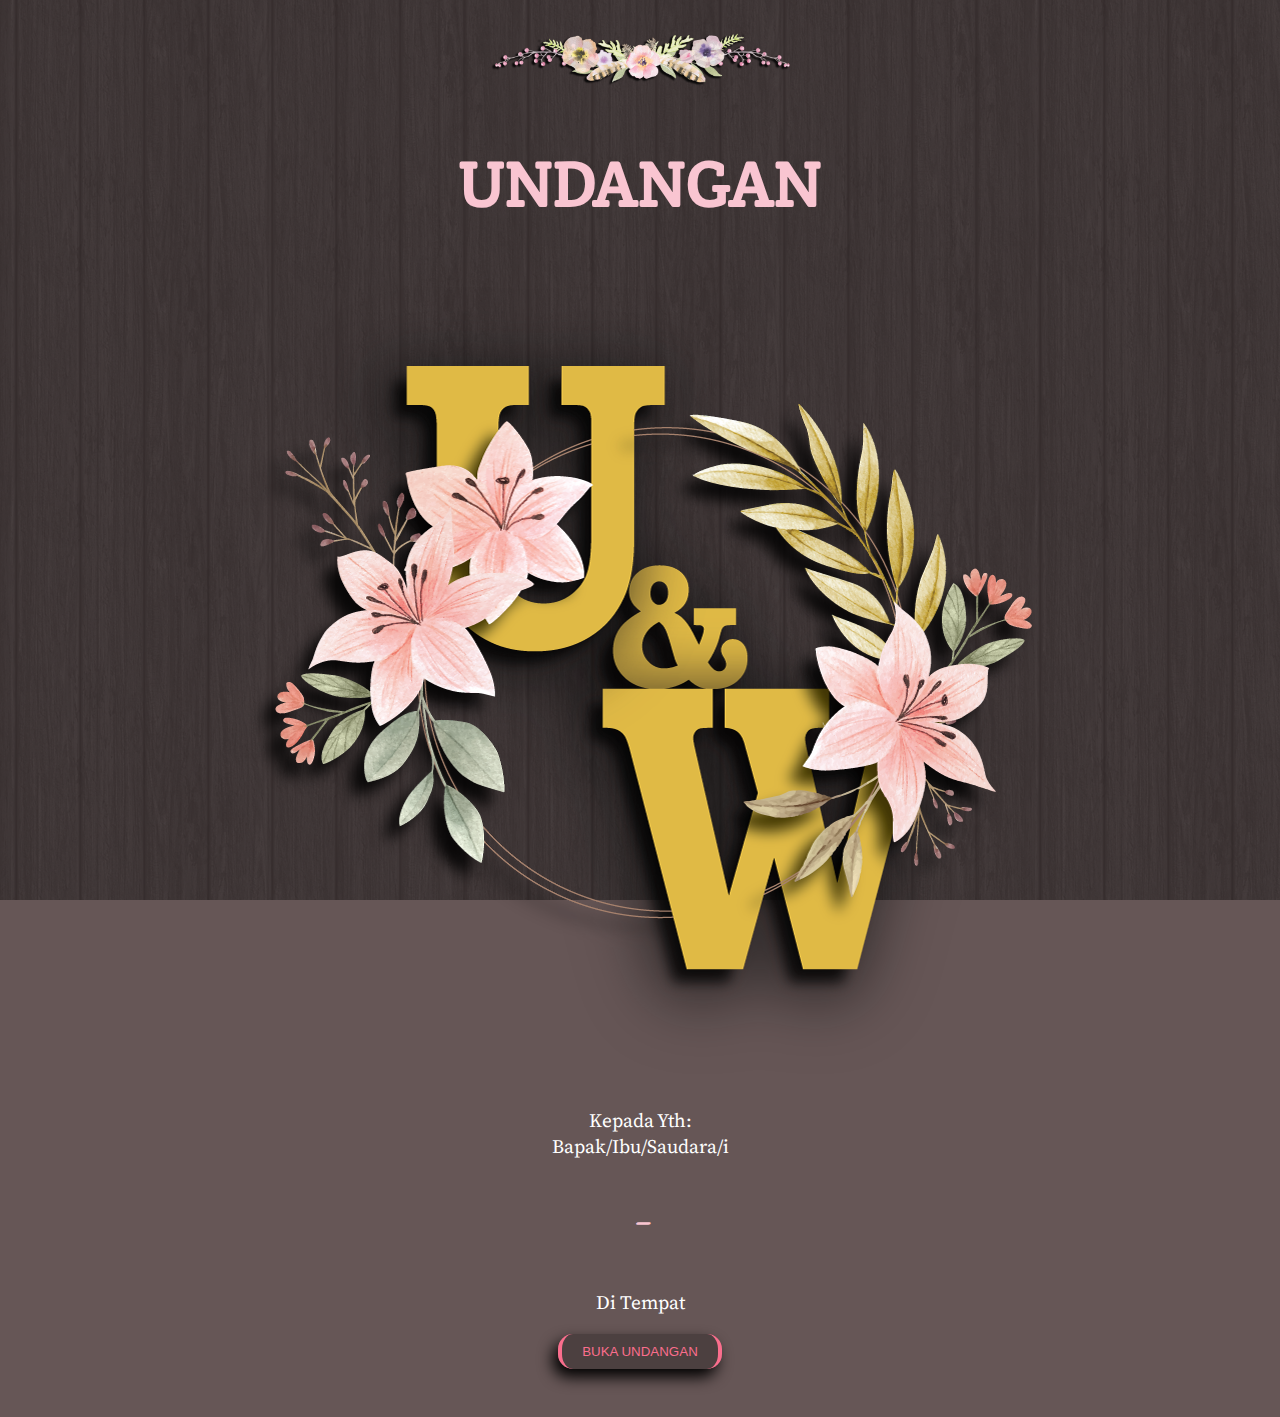
==== index.html @ 8cc56574 "add thumnail" ====
<!DOCTYPE html>
<html lang="en">

<head>
  <!-- Required meta tags -->
  <meta charset="utf-8" />
  <meta name="viewport" content="width=device-width, initial-scale=1" />
  <meta property="og:site_name" content="Nama Website atau Halaman Disini" />
  <meta property="og:title" content="Our Wedding Ugi & Winda - 21 November 2021" />
  <meta property="og:description"
    content="Deskripsi URL yang menarik. Umumnya mempunyai panjang sekitar 300 karakter." />
  <meta property="og:image" content="img/cover.png">

  <!-- Bootstrap CSS -->
  <link href="https://cdn.jsdelivr.net/npm/bootstrap@5.1.3/dist/css/bootstrap.min.css" rel="stylesheet"
    integrity="sha384-1BmE4kWBq78iYhFldvKuhfTAU6auU8tT94WrHftjDbrCEXSU1oBoqyl2QvZ6jIW3" crossorigin="anonymous" />

  <!-- My CSS -->
  <link rel="stylesheet" href="style.css" />

  <link rel="shortcut icon" href="favicon.ico">

  <link rel="apple-touch-icon-precomposed" sizes="57x57" href="ico/apple-touch-icon-57x57.png" />
  <link rel="apple-touch-icon-precomposed" sizes="114x114" href="ico/apple-touch-icon-114x114.png" />
  <link rel="apple-touch-icon-precomposed" sizes="72x72" href="ico/apple-touch-icon-72x72.png" />
  <link rel="apple-touch-icon-precomposed" sizes="144x144" href="ico/apple-touch-icon-144x144.png" />
  <link rel="apple-touch-icon-precomposed" sizes="60x60" href="ico/apple-touch-icon-60x60.png" />
  <link rel="apple-touch-icon-precomposed" sizes="120x120" href="ico/apple-touch-icon-120x120.png" />
  <link rel="apple-touch-icon-precomposed" sizes="76x76" href="ico/apple-touch-icon-76x76.png" />
  <link rel="apple-touch-icon-precomposed" sizes="152x152" href="ico/apple-touch-icon-152x152.png" />
  <link rel="icon" type="image/png" href="ico/favicon-196x196.png" sizes="196x196" />
  <link rel="icon" type="image/png" href="ico/favicon-96x96.png" sizes="96x96" />
  <link rel="icon" type="image/png" href="ico/favicon-32x32.png" sizes="32x32" />
  <link rel="icon" type="image/png" href="ico/favicon-16x16.png" sizes="16x16" />
  <link rel="icon" type="image/png" href="ico/favicon-128.png" sizes="128x128" />
  <meta name="application-name" content="&nbsp;" />
  <meta name="msapplication-TileColor" content="#FFFFFF" />
  <meta name="msapplication-TileImage" content="mstile-144x144.png" />
  <meta name="msapplication-square70x70logo" content="mstile-70x70.png" />
  <meta name="msapplication-square150x150logo" content="mstile-150x150.png" />
  <meta name="msapplication-wide310x150logo" content="mstile-310x150.png" />
  <meta name="msapplication-square310x310logo" content="mstile-310x310.png" />


  <title>Invitation</title>
</head>

<body>

  <!-- cover -->
  <div id="cover" class="jumbotron jumbotron-fluid">
    <div class="container">
      <img src="img/divider-atas.png" class="" alt="divide" width="300px" />
      <h2 class="animate__animated animate__zoomInDown">UNDANGAN</h2>
      <img src="img/cover.png" class="img-fluid animate__animated animate__jackInTheBox" alt="frame" width="800px" />
      <p>Kepada Yth: <br>Bapak/Ibu/Saudara/i</p>
      <h3 id="kepada" class="py-2 animate__animated animate__bounceInDown animate__delay-1s"><i
          class="bi bi-heart-fill"></i></h3>
      <p>Di Tempat</p>
      <button id="myButton" onclick="myFunction()"
        class="btn btn-lg animate__animated animate__delay-2s animate__shakeY mt-3">BUKA
        UNDANGAN</button>
    </div>
  </div>

  <!-- home -->
  <div id="isi">
    <div id="home" class="jumbotron jumbotron-fluid">
      <div class="container">
        <img src="img/divider-atas.png" alt="divide" width="300px" />
        <h2 class="animate__animated animate__flash animate__delay-1s">THE WEDDING</h2>
        <img src="img/Test2.png" class="img-fluid animate__animated animate__bounceInDown" alt="frame" width="800px" />
        <h5>Minggu, 21 November 2021</h5>
      </div>
    </div>

    <img src="img/divider4.png" class="img-fluid divider" alt="divider" width="200px" />

    <!-- Love Container -->
    <div id="love" class="container">
      <div>
        <h6>Maha Suci Allah SWT. <br />Yang telah menciptakan makhlukNya berpasang - pasangan. <br />Ya Allah,
          perkenankanlah dan Ridhoilah putra - putri kami :</h6>

        <h1 data-aos="fade-right">Sugimin (Ugi)</h1>
        <p>Anak laki - laki dari<br />Bpk. Tukirin & Ibu. Darmini</p>

        <h1 style="font-size: 85px; line-height: 100px" data-aos="zoom-in" data-aos-delay="1500">- & -</h1>

        <h1 data-aos="fade-left">Nur
          Winda Sanjaya (Winda)</h1>
        <p>Anak perempuan dari<br />Bpk. Wandi & Ibu. Nursidah Lumban G (Winda Salon)</p>

        <h6>Untuk mengikuti Sunnah Rasul-Mu<br />dalam rangka membentuk keluarga yang sakinah, mawaddah,&
          warahmah.<br />Maka ijinkanlah kami menikahkannya.</h6>
      </div>
    </div>

    <img src="img/divider4.png" class="img-fluid pb-5 divider" alt="divider" width="200px" />

    <div class="pb-5">
      <h5>OUR SPECIAL</h5>
      <h3>Wedding Event</h3>
    </div>

    <h4>Akad Nikah</h4>
    <div id="akad" class="container">
      <div class="card" data-aos="fade-down">
        <svg width="80" height="80" fill="#f9c5d1" class="bi bi-calendar-week" viewBox="0 0 16 16">
          <path
            d="M11 6.5a.5.5 0 0 1 .5-.5h1a.5.5 0 0 1 .5.5v1a.5.5 0 0 1-.5.5h-1a.5.5 0 0 1-.5-.5v-1zm-3 0a.5.5 0 0 1 .5-.5h1a.5.5 0 0 1 .5.5v1a.5.5 0 0 1-.5.5h-1a.5.5 0 0 1-.5-.5v-1zm-5 3a.5.5 0 0 1 .5-.5h1a.5.5 0 0 1 .5.5v1a.5.5 0 0 1-.5.5h-1a.5.5 0 0 1-.5-.5v-1zm3 0a.5.5 0 0 1 .5-.5h1a.5.5 0 0 1 .5.5v1a.5.5 0 0 1-.5.5h-1a.5.5 0 0 1-.5-.5v-1z" />
          <path
            d="M3.5 0a.5.5 0 0 1 .5.5V1h8V.5a.5.5 0 0 1 1 0V1h1a2 2 0 0 1 2 2v11a2 2 0 0 1-2 2H2a2 2 0 0 1-2-2V3a2 2 0 0 1 2-2h1V.5a.5.5 0 0 1 .5-.5zM1 4v10a1 1 0 0 0 1 1h12a1 1 0 0 0 1-1V4H1z" />
        </svg>
        <div class="card-body p-0">
          <h6 class="card-text">Minggu, <br>21 November 2021</h6>
        </div>
      </div>
      <div class="card" data-aos="fade-down" data-aos-delay="300">
        <svg width="80" height="80" fill="#f9c5d1" class="bi bi-clock" viewBox="0 0 16 16">
          <path d="M8 3.5a.5.5 0 0 0-1 0V9a.5.5 0 0 0 .252.434l3.5 2a.5.5 0 0 0 .496-.868L8 8.71V3.5z" />
          <path d="M8 16A8 8 0 1 0 8 0a8 8 0 0 0 0 16zm7-8A7 7 0 1 1 1 8a7 7 0 0 1 14 0z" />
          <div class="card-body p-0">
            <h6 class="card-text">08.00 WIB <br>Hingga Selesai</h6>
          </div>
      </div>
    </div>

    <h4>Acara Resepsi</h4>
    <div id="akad" class="container">
      <div class="card" data-aos="fade-up">
        <svg width="80" height="80" fill="#f9c5d1" class="bi bi-calendar-week" viewBox="0 0 16 16">
          <path
            d="M11 6.5a.5.5 0 0 1 .5-.5h1a.5.5 0 0 1 .5.5v1a.5.5 0 0 1-.5.5h-1a.5.5 0 0 1-.5-.5v-1zm-3 0a.5.5 0 0 1 .5-.5h1a.5.5 0 0 1 .5.5v1a.5.5 0 0 1-.5.5h-1a.5.5 0 0 1-.5-.5v-1zm-5 3a.5.5 0 0 1 .5-.5h1a.5.5 0 0 1 .5.5v1a.5.5 0 0 1-.5.5h-1a.5.5 0 0 1-.5-.5v-1zm3 0a.5.5 0 0 1 .5-.5h1a.5.5 0 0 1 .5.5v1a.5.5 0 0 1-.5.5h-1a.5.5 0 0 1-.5-.5v-1z" />
          <path
            d="M3.5 0a.5.5 0 0 1 .5.5V1h8V.5a.5.5 0 0 1 1 0V1h1a2 2 0 0 1 2 2v11a2 2 0 0 1-2 2H2a2 2 0 0 1-2-2V3a2 2 0 0 1 2-2h1V.5a.5.5 0 0 1 .5-.5zM1 4v10a1 1 0 0 0 1 1h12a1 1 0 0 0 1-1V4H1z" />
        </svg>
        <div class="card-body p-0">
          <h6 class="card-text">Minggu, <br>21 November 2021</h6>
        </div>
      </div>
      <div class="card" data-aos="fade-up" data-aos-delay="300">
        <svg width="80" height="80" fill="#f9c5d1" class="bi bi-clock" viewBox="0 0 16 16">
          <path d="M8 3.5a.5.5 0 0 0-1 0V9a.5.5 0 0 0 .252.434l3.5 2a.5.5 0 0 0 .496-.868L8 8.71V3.5z" />
          <path d="M8 16A8 8 0 1 0 8 0a8 8 0 0 0 0 16zm7-8A7 7 0 1 1 1 8a7 7 0 0 1 14 0z" />
          <div class="card-body p-0">
            <h6 class="card-text">09.00 WIB <br>Hingga Selesai</h6>
          </div>
      </div>
    </div>
    <p>Bertempat di : <br />Kediaman mempelai wanita <br />
      Jl. Margonda raya gg. Kober Rt03/05 Pondok Cina, kec Beji, Depok
    </p>

    <!-- Wave -->
    <svg xmlns="http://www.w3.org/2000/svg" viewBox="0 0 1440 320">
      <path fill="rgba(0,0,0,0.25)" fill-opacity="1"
        d="M0,32L60,26.7C120,21,240,11,360,37.3C480,64,600,128,720,154.7C840,181,960,171,1080,138.7C1200,107,1320,53,1380,26.7L1440,0L1440,320L1380,320C1320,320,1200,320,1080,320C960,320,840,320,720,320C600,320,480,320,360,320C240,320,120,320,60,320L0,320Z">
      </path>
    </svg>

    <!-- Coundown -->
    <section id="bottom">
      <h5>WE'RE GETTING MARRIED</h5>
      <h3>Countdown Timer</h3>

      <div class="countdown">
        <div data-aos="flip-left" data-aos-easing="ease-out-cubic">
          <h5 id="hari">-</h5>
          <p class="p1">Hari</p>
        </div>
        <div data-aos="flip-left" data-aos-easing="ease-out-cubic" data-aos-delay="200">
          <h5 id="jam">-</h5>
          <p class="p1">Jam</p>
        </div>
        <div data-aos="flip-left" data-aos-easing="ease-out-cubic" data-aos-delay="400">
          <h5 id="menit">-</h5>
          <p class="p1">Menit</p>
        </div>
        <div data-aos="flip-left" data-aos-easing="ease-out-cubic" data-aos-delay="600">
          <h5 id="detik">-</h5>
          <p class="p1">Detik</p>
        </div>
      </div>

      <!-- maps -->
      <div id="maps" class="container" data-aos="flip-up" data-aos-easing="ease-out-cubic">
        <div class="ratio ratio-4x3">
          <iframe <iframe
            src="https://www.google.com/maps/embed?pb=!1m18!1m12!1m3!1d3965.2742619761048!2d106.83449211543653!3d-6.358536163975951!2m3!1f0!2f0!3f0!3m2!1i1024!2i768!4f13.1!3m3!1m2!1s0x2e69ec3e13075a79%3A0x8850504fd42ee9e6!2sWinda%20Salon!5e0!3m2!1sid!2sid!4v1634396999878!5m2!1sid!2sid"
            width="600" height="450" style="border:15px;" allowfullscreen="" loading="lazy"></iframe>
        </div>
      </div>

      <img src="img/divider4.png" class="img-fluid pb-5 divider" alt="divider" width="200px" />

      <div>
        <h6>“Semoga Allah meghimpun yang terserak dari keduanya, memberkati mereka
          berdua dan kiranya Allah
          meningkatkan kualitas keturunan mereka, menjadikannya pembuka pintu rahmat, sumber ilmu dan hikmah serta
          pemberi
          rasa aman bagi umat.” <br><br></h6>

        <h6 style="font-weight: bold;">(Doa Nabi Muhammad SAW, pada pernikahan putrinya <br>Fatimah Azzahra dengan Ali
          Bin
          Abi Thalib)</h6>
      </div>

      <h4 class=" pt-5 mb-3">Turut Mengundang</h4>
      <div id="undang" class="container">
        <div class="row pt-3">
          <div class=" col-12 col-md-6">
            <p style="color: black;">
              Direktur Pt. Axia Prima Sejahtera
            </p>
          </div>
          <div class="col-12 col-md-6">
            <p style="color: black;">
              Keluarga Besar H. Nean <br>
              Keluarga Besar Ali Nean (Endang) <br>
              Keluarga Besar H. Kacung <br>
              Kel. Besar Op. Taripar Lumban Gaol <br>
              Bapak Husin (Pakde)
            </p>
          </div>
        </div>
      </div>

      <img src="img/divider-atas.png" class="pt-5" alt="" width="300px" />
      <h3 class="pt-3">Thank You</h3>
    </section>
    <div class="footer">
      <p style="font-size: 10px;">Created By Winz.Art for My Best Friend</p>
    </div>
  </div>

  <!-- JavaScript -->
  <script src="script.js"></script>

  <!-- AOS.js -->
  <script src="https://unpkg.com/aos@next/dist/aos.js"></script>

  <script src="https://cdn.jsdelivr.net/npm/bootstrap@5.1.3/dist/js/bootstrap.bundle.min.js"
    integrity="sha384-ka7Sk0Gln4gmtz2MlQnikT1wXgYsOg+OMhuP+IlRH9sENBO0LRn5q+8nbTov4+1p" crossorigin="anonymous">
    </script>

</body>

</html>
---- style.css ----
/* Goegle Font */
@import url('https://fonts.googleapis.com/css2?family=Arizonia&family=Crete+Round&family=Great+Vibes&family=Parisienne&family=Source+Serif+Pro&Playfair+Display:wght@400;500;600;700;800;900&family=Dancing+Script:wght@500&family=Roboto+Condensed:wght@300;400;700&display=swap');

/* AOS */
@import url('https://unpkg.com/aos@next/dist/aos.css');

/* Animate.CSS */
@import url('https://cdnjs.cloudflare.com/ajax/libs/animate.css/4.1.1/animate.min.css');

html,
body {
  margin: 0;
  padding: 0;
}

body {
  /* 4a4a4a;fff7f0;524545; */
  color: white;
  background-color: #665656;
  background-image: url('img/dark-wood.png');
  text-align: center;
  background-attachment: fixed;
}
h1 {
  font-family: 'Dancing Script', cursive;
  font-size: 3rem;
  color: #f9c5d1;
  line-height: 0.8;
}
h2 {
  font-family: 'Crete Round', serif;
  font-size: 4rem;
  text-transform: uppercase;
  color: #f9c5d1;
}
h3 {
  font-family: 'Great Vibes', cursive;
  font-size: 3em;
  line-height: 0.7;
  color: #f9c5d1;
}
h4 {
  font-family: 'Parisienne', cursive;
  font-size: 2em;
  color: #ddbc00;
}
h5 {
  font-family: 'Playfair Display', serif;
  font-size: 1.5em;
  text-transform: uppercase;
  color: #524545;
  letter-spacing: 0.1em;
  font-weight: bold;
}
h6 {
  font-family: 'Roboto Condensed', sans-serif;
  font-size: 1.3em;
}
p {
  font-family: 'Source Serif Pro', serif;
  font-size: 1.2em;
}

#isi {
  display: none;
}

#cover {
  display: block;
  padding: 2em 1em 3em;
}

#myButton {
  box-shadow: -5px 8px 15px black;
  color: #fa6e8d;
  background-color: rgba(0, 0, 0, 0.25);
  border-radius: 15px;
  border-style: solid;
  border-width: 0px 4px 0px 4px;
  border-color: #fa6e8d;
  padding: 10px 20px;
}

#myButton:active {
  background-color: #fa6e8d;
  color: white;
  border-radius: 15px;
  border-style: solid;
  border-width: 0px 4px 0px 4px;
  border-color: white;
}

#home {
  padding: 3em 0;
}

#love {
  padding: 3em 2em;
}
#love h6 {
  padding: 2em 0;
}
#love h1 {
  line-height: 1em;
}

#akad {
  display: flex;
  max-width: 520px;
  justify-content: space-evenly;
  padding: 0.5em 1em 4em;
}
.card {
  width: 200px;
  padding: 2em 1em;
  margin: 0 1em;
  background-color: rgba(0, 0, 0, 0.25);
  align-items: center;
  box-shadow: -5px 8px 15px black;
  border-radius: 15px;
  border-style: solid;
  border-width: 4px 0px 4px 0px;
  border-color: #fa6e8d;
}
.card .bi {
  padding: 1em;
  border-radius: 1.5em;
  border-style: solid;
  border-width: 4px 4px 4px 4px;
  border-color: #f9c5d1;
}
.card-text {
  padding: 1.5em 0 0;
  line-height: 35px;
}

#bottom {
  padding: 1em;
  background-color: rgba(0, 0, 0, 0.25);
}
.countdown {
  margin: auto;
  display: flex;
  max-width: 520px;
  justify-content: space-evenly;
  padding: 1em 0 3em;
}
.countdown div {
  box-shadow: -5px 8px 15px black;
  position: static;
  width: 120px;
  height: 100px;
  text-align: center;
  background-color: rgba(0, 0, 0, 0.15);
  color: #fff;
  margin: 0 0.3em;
  border-radius: 1em;
  border-style: solid;
  border-width: 0px 0px 4px 0px;
  border-color: #f9c5d1;
}
.countdown div h5 {
  line-height: 1.3em;
  text-align: center;
  color: #f9c5d1;
  font-size: 3em;
  margin: 0;
}

#maps {
  margin-bottom: 3em;
  box-shadow: -5px 8px 15px black;
  background-color: rgba(0, 0, 0, 0.25);
  padding: 0.5em;
  max-width: 720px;
  max-height: 480px;
  border-radius: 15px;
  border-style: solid;
  border-width: 4px 0px 4px 0px;
  border-color: #fa6e8d;
}
iframe {
  border-radius: 15px;
  max-height: 450px;
}

#bottom h6 {
  margin: 0;
  padding: 0em 1em;
}

#undang {
  padding: 20px 10px;
  text-align: center;
  background-color: #f3e4e9;
  border-radius: 15px;
  max-width: 720px;
}

.footer {
  padding: 5px 0;
  left: 0;
  bottom: 0;
  width: 100%;
  height: 30px;
  background-color: #fa6e8d;
  color: white;
  text-align: center;
}

audio {
  display: none;
}
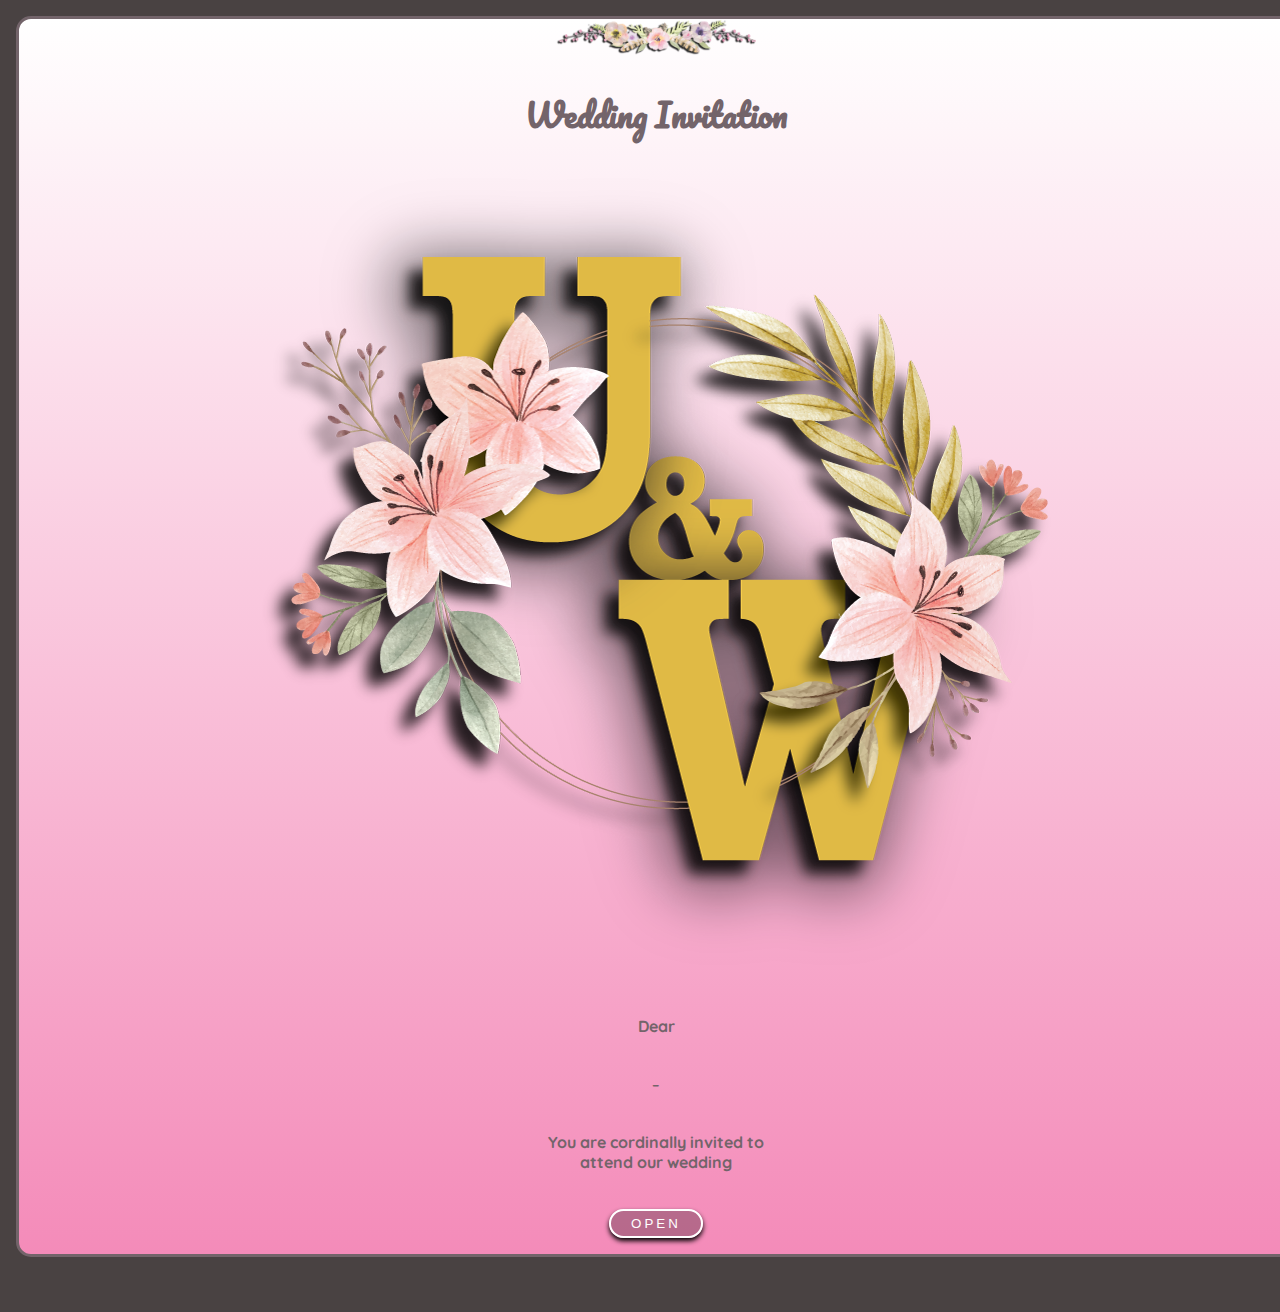
==== commit 459faa99: "98.5%" ====
--- a/index.html
+++ b/index.html
@@ -5,18 +5,39 @@
   <!-- Required meta tags -->
   <meta charset="utf-8" />
   <meta name="viewport" content="width=device-width, initial-scale=1" />
-  <meta property="og:site_name" content="Nama Website atau Halaman Disini" />
-  <meta property="og:title" content="Our Wedding Ugi & Winda - 21 November 2021" />
-  <meta property="og:description"
-    content="Deskripsi URL yang menarik. Umumnya mempunyai panjang sekitar 300 karakter." />
-  <meta property="og:image" content="img/cover.png">
+
+  <title>Wedding Invitation</title>
+  <!-- MS, fb & Whatsapp -->
+  <!-- MS Tile - for Microsoft apps-->
+  <meta name="msapplication-TileImage" content="img/thumbnail.png">
+
+  <!-- fb & Whatsapp -->
+  <!-- Site Name, Title, and Description to be displayed -->
+  <meta property="og:site_name" content="Wedding Invitation">
+  <meta property="og:title" content="Winda & Ugi Wedding">
+  <meta property="og:description" content="Our Wedding Winda & Sugimin - Sunday, 21 November 2021">
+
+  <!-- Image to display -->
+  <!-- Replace   «example.com/image01.jpg» with your own -->
+  <meta property="og:image" content="img/thumbnail.png">
+  <meta property="og:image" itemprop="image" content="img/thumbnail.png">
+
+  <!-- No need to change anything here -->
+  <meta property="og:type" content="website" />
+  <meta property="og:image:type" content="image/jpeg">
+
+  <!-- Size of image. Any size up to 300. Anything above 300px will not work in WhatsApp -->
+  <meta property="og:image:width" content="300">
+  <meta property="og:image:height" content="300">
+
+  <!-- Website to visit when clicked in fb or WhatsApp-->
+  <meta property="og:url" content="https://winzart.github.io/Winda_Ugi/">
 
   <!-- Bootstrap CSS -->
-  <link href="https://cdn.jsdelivr.net/npm/bootstrap@5.1.3/dist/css/bootstrap.min.css" rel="stylesheet"
-    integrity="sha384-1BmE4kWBq78iYhFldvKuhfTAU6auU8tT94WrHftjDbrCEXSU1oBoqyl2QvZ6jIW3" crossorigin="anonymous" />
+  <link rel="stylesheet" href="css/bootstrap.min.css" />
 
   <!-- My CSS -->
-  <link rel="stylesheet" href="style.css" />
+  <link rel="stylesheet" href="css/style.css" />
 
   <link rel="shortcut icon" href="favicon.ico">
 
@@ -42,7 +63,7 @@
   <meta name="msapplication-square310x310logo" content="mstile-310x310.png" />
 
 
-  <title>Invitation</title>
+
 </head>
 
 <body>
@@ -50,200 +71,244 @@
   <!-- cover -->
   <div id="cover" class="jumbotron jumbotron-fluid">
     <div class="container">
-      <img src="img/divider-atas.png" class="" alt="divide" width="300px" />
-      <h2 class="animate__animated animate__zoomInDown">UNDANGAN</h2>
-      <img src="img/cover.png" class="img-fluid animate__animated animate__jackInTheBox" alt="frame" width="800px" />
-      <p>Kepada Yth: <br>Bapak/Ibu/Saudara/i</p>
-      <h3 id="kepada" class="py-2 animate__animated animate__bounceInDown animate__delay-1s"><i
-          class="bi bi-heart-fill"></i></h3>
-      <p>Di Tempat</p>
+      <img src="img/divider-atas.png" class="my-2" alt="divide" width="200px" />
+      <h2 class="animate__animated animate__zoomInDown">Wedding Invitation</h2>
+      <img src="img/cover.png" class="img-fluid animate__animated animate__jackInTheBox py-3" alt="frame"
+        width="800px" />
+      <h6>Dear</h6>
+      <p id="kepada" class="p-0 mb-2 animate__animated animate__bounceInDown animate__delay-1s"><i
+          class="bi bi-heart-fill"></i></p>
+      <h6>You are cordinally invited to<br>attend our wedding</h6>
       <button id="myButton" onclick="myFunction()"
-        class="btn btn-lg animate__animated animate__delay-2s animate__shakeY mt-3">BUKA
-        UNDANGAN</button>
+        class="btn btn-lg animate__animated animate__delay-2s animate__shakeY mt-3">OPEN</button>
     </div>
   </div>
 
   <!-- home -->
   <div id="isi">
     <div id="home" class="jumbotron jumbotron-fluid">
-      <div class="container">
-        <img src="img/divider-atas.png" alt="divide" width="300px" />
-        <h2 class="animate__animated animate__flash animate__delay-1s">THE WEDDING</h2>
-        <img src="img/Test2.png" class="img-fluid animate__animated animate__bounceInDown" alt="frame" width="800px" />
-        <h5>Minggu, 21 November 2021</h5>
+      <img src="img/divider-atas.png" class="my-2" alt="divide" width="200px" />
+      <h2 class="animate__animated animate__flash animate__delay-2s">The Wedding Of</h2>
+      <img src="img/Test2.png" class="img-fluid myImg animate__animated animate__bounceInDown animate__delay-1s"
+        alt="frame" width="800px" />
+      <h6 class="animate__animated animate__fadeInUp animate__delay-1s animate__slow">Minggu, <br> 21 November 2021
+      </h6>
+      <svg xmlns="http://www.w3.org/2000/svg" viewBox="0 0 1440 320">
+        <path fill="rgba(0, 0, 0, 0.25)" fill-opacity="1"
+          d="M0,128L288,256L576,288L864,160L1152,224L1440,64L1440,320L1152,320L864,320L576,320L288,320L0,320Z"></path>
+      </svg>
+    </div>
+
+    <div class="content">
+      <section id="top">
+        <img src="img/divider4.png" class="img-fluid divider mb-2" alt="divider" width="250px" />
+
+        <h6 data-aos="fade-up" class="mx-4">Maha Suci Allah SWT. <br />Yang telah menciptakan makhlukNya berpasang -
+          pasangan.
+          <br />Ya Allah,
+          perkenankanlah dan Ridhoilah putra - putri kami :
+        </h6>
+
+        <!-- Love Container -->
+        <div id="love" class="container">
+          <header class="header-1" data-aos="zoom-in-up">
+            <h1>Ugi</h1>
+          </header>
+          <img class="lk-1 img-fluid pict" src="img/ferdy.png" alt="" width="300px" data-aos="zoom-in-left">
+          <div class="nama-lk">
+            <h5 class="nama-1" data-aos="fade-right" data-aos-delay="300">Sugimin</h5>
+            <h6 class="nama-2" data-aos="fade-right" data-aos-delay="600">Putra Keempat dari</h6>
+            <h6 class="nama-3" data-aos="fade-right" data-aos-delay="900">Bapak. Tukirin</h6>
+            <h6 class="nama-3" data-aos="fade-right" data-aos-delay="1200">& Ibu. Darmini</h6>
+          </div>
+
+          <!-- <h1 style="font-size: 85px; line-height: 100px" data-aos="zoom-in" data-aos-delay="1500">- & -</h1> -->
+
+          <header class="header-2" data-aos="zoom-in-down">
+            <h1>Winda</h1>
+          </header>
+          <img class="pr-1 img-fluid pict" src="img/rifa.png" alt="" width="300px" data-aos="zoom-in-right">
+          <div class="nama-pr">
+            <h5 class="nama-1" data-aos="fade-left" data-aos-delay="300">Nur
+              Winda Sanjaya</h5>
+            <h6 class="nama-2" data-aos="fade-left" data-aos-delay="600">Putri Kedua dari</h6>
+            <h6 class="nama-3" data-aos="fade-left" data-aos-delay="900">Bapak. Wandi</h6>
+            <h6 class="nama-3" data-aos="fade-left" data-aos-delay="1200">& Ibu. Nursidah Lumban G</h6>
+            <h6 class="nama-3" data-aos="fade-left" data-aos-delay="1500">(Winda Salon)</h6>
+          </div>
+        </div>
+
+        <h6 data-aos="fade-up" data-aos-offset="50">Untuk mengikuti Sunnah Rasul-Mu<br />dalam rangka membentuk keluarga
+          yang sakinah,
+          mawaddah,&
+          warahmah.<br />Maka ijinkanlah kami menikahkannya.</h6>
+
+        <img src="img/divider4.png" class="img-fluid pb-5 divider" alt="divider" width="250px" />
+
+        <div class="pb-4">
+          <h5>OUR SPECIAL</h5>
+          <h3>Wedding Event</h3>
+        </div>
+
+        <h6 data-aos="fade-up" class="mx-3">“Dan di antara tanda-tanda kekuasaan-Nya ialah Dia menciptakan untukmu
+          isteri-isteri dari
+          jenismu sendiri,<br>supaya kamu cenderung dan merasa tenteram kepadanya, dan dijadikan- Nya diantaramu
+          rasa
+          kasih
+          dan sayang.<br>Sesungguhnya pada yang demikian itu benar-benar terdapat tanda-tanda bagi kaum yang berfikir.”
+          <br>
+        </h6>
+
+        <h6 style="font-weight: bold;" class="pb-4">(Ar-Rum: 21)</h6>
+
+        <h4 class="m-0">Akad Nikah</h4>
+        <div id="akad" class="container">
+          <div class="card" data-aos="fade-down">
+            <svg width="80" height="80" fill="#f9c5d1" class="bi bi-calendar-week" viewBox="0 0 16 16">
+              <path
+                d="M11 6.5a.5.5 0 0 1 .5-.5h1a.5.5 0 0 1 .5.5v1a.5.5 0 0 1-.5.5h-1a.5.5 0 0 1-.5-.5v-1zm-3 0a.5.5 0 0 1 .5-.5h1a.5.5 0 0 1 .5.5v1a.5.5 0 0 1-.5.5h-1a.5.5 0 0 1-.5-.5v-1zm-5 3a.5.5 0 0 1 .5-.5h1a.5.5 0 0 1 .5.5v1a.5.5 0 0 1-.5.5h-1a.5.5 0 0 1-.5-.5v-1zm3 0a.5.5 0 0 1 .5-.5h1a.5.5 0 0 1 .5.5v1a.5.5 0 0 1-.5.5h-1a.5.5 0 0 1-.5-.5v-1z" />
+              <path
+                d="M3.5 0a.5.5 0 0 1 .5.5V1h8V.5a.5.5 0 0 1 1 0V1h1a2 2 0 0 1 2 2v11a2 2 0 0 1-2 2H2a2 2 0 0 1-2-2V3a2 2 0 0 1 2-2h1V.5a.5.5 0 0 1 .5-.5zM1 4v10a1 1 0 0 0 1 1h12a1 1 0 0 0 1-1V4H1z" />
+            </svg>
+            <div class="card-body p-0">
+              <p class="card-text">Minggu, <br>21 November 2021</p>
+            </div>
+          </div>
+          <div class="card" data-aos="fade-down" data-aos-delay="300">
+            <svg width="80" height="80" fill="#f9c5d1" class="bi bi-clock" viewBox="0 0 16 16">
+              <path d="M8 3.5a.5.5 0 0 0-1 0V9a.5.5 0 0 0 .252.434l3.5 2a.5.5 0 0 0 .496-.868L8 8.71V3.5z" />
+              <path d="M8 16A8 8 0 1 0 8 0a8 8 0 0 0 0 16zm7-8A7 7 0 1 1 1 8a7 7 0 0 1 14 0z" />
+              <div class="card-body p-0">
+                <p class="card-text">11.00 WIB <br>Hingga Selesai</p>
+              </div>
+          </div>
+        </div>
+
+        <h4 class="m-0">Acara Resepsi</h4>
+        <div id="akad" class="container">
+          <div class="card" data-aos="fade-up">
+            <svg width="80" height="80" fill="#f9c5d1" class="bi bi-calendar-week" viewBox="0 0 16 16">
+              <path
+                d="M11 6.5a.5.5 0 0 1 .5-.5h1a.5.5 0 0 1 .5.5v1a.5.5 0 0 1-.5.5h-1a.5.5 0 0 1-.5-.5v-1zm-3 0a.5.5 0 0 1 .5-.5h1a.5.5 0 0 1 .5.5v1a.5.5 0 0 1-.5.5h-1a.5.5 0 0 1-.5-.5v-1zm-5 3a.5.5 0 0 1 .5-.5h1a.5.5 0 0 1 .5.5v1a.5.5 0 0 1-.5.5h-1a.5.5 0 0 1-.5-.5v-1zm3 0a.5.5 0 0 1 .5-.5h1a.5.5 0 0 1 .5.5v1a.5.5 0 0 1-.5.5h-1a.5.5 0 0 1-.5-.5v-1z" />
+              <path
+                d="M3.5 0a.5.5 0 0 1 .5.5V1h8V.5a.5.5 0 0 1 1 0V1h1a2 2 0 0 1 2 2v11a2 2 0 0 1-2 2H2a2 2 0 0 1-2-2V3a2 2 0 0 1 2-2h1V.5a.5.5 0 0 1 .5-.5zM1 4v10a1 1 0 0 0 1 1h12a1 1 0 0 0 1-1V4H1z" />
+            </svg>
+            <div class="card-body p-0">
+              <p class="card-text">Minggu, <br>21 November 2021</p>
+            </div>
+          </div>
+          <div class="card" data-aos="fade-up" data-aos-delay="300">
+            <svg width="80" height="80" fill="#f9c5d1" class="bi bi-clock" viewBox="0 0 16 16">
+              <path d="M8 3.5a.5.5 0 0 0-1 0V9a.5.5 0 0 0 .252.434l3.5 2a.5.5 0 0 0 .496-.868L8 8.71V3.5z" />
+              <path d="M8 16A8 8 0 1 0 8 0a8 8 0 0 0 0 16zm7-8A7 7 0 1 1 1 8a7 7 0 0 1 14 0z" />
+              <div class="card-body p-0">
+                <p class="card-text">12.00 WIB <br>Hingga Selesai</p>
+              </div>
+          </div>
+        </div>
+        <h6 data-aos="fade-up">Bertempat di : <br />Kediaman mempelai wanita <br />
+          Jl. Margonda raya gg. Kober Rt03/05 Pondok Cina, kec Beji, Depok
+        </h6>
+
+      </section>
+      <!-- Wave -->
+      <svg xmlns="http://www.w3.org/2000/svg" viewBox="0 0 1440 320">
+        <path fill="#f9c5d13a" fill-opacity="1"
+          d="M0,192L288,64L576,160L864,160L1152,288L1440,192L1440,320L1152,320L864,320L576,320L288,320L0,320Z"></path>
+      </svg>
+
+      <section id="bottom">
+        <!-- Coundown -->
+        <h5>WE'RE GETTING MARRIED</h5>
+        <h3>Countdown Timer</h3>
+
+        <div class="countdown">
+          <div data-aos="flip-left" data-aos-easing="ease-out-cubic">
+            <h5 id="hari">-</h5>
+            <p>Hari</p>
+          </div>
+          <div data-aos="flip-left" data-aos-easing="ease-out-cubic" data-aos-delay="200">
+            <h5 id="jam">-</h5>
+            <p>Jam</p>
+          </div>
+          <div data-aos="flip-left" data-aos-easing="ease-out-cubic" data-aos-delay="400">
+            <h5 id="menit">-</h5>
+            <p>Menit</p>
+          </div>
+          <div data-aos="flip-left" data-aos-easing="ease-out-cubic" data-aos-delay="600">
+            <h5 id="detik">-</h5>
+            <p>Detik</p>
+          </div>
+        </div>
+
+        <!-- maps -->
+        <div id="maps" class="container" data-aos="flip-up" data-aos-easing="ease-out-cubic">
+          <div class="ratio ratio-4x3">
+            <iframe <iframe
+              src="https://www.google.com/maps/embed?pb=!1m18!1m12!1m3!1d3965.2742619761048!2d106.83449211543653!3d-6.358536163975951!2m3!1f0!2f0!3f0!3m2!1i1024!2i768!4f13.1!3m3!1m2!1s0x2e69ec3e13075a79%3A0x8850504fd42ee9e6!2sWinda%20Salon!5e0!3m2!1sid!2sid!4v1634396999878!5m2!1sid!2sid"
+              width="600" height="450" style="border:15px;" allowfullscreen="" loading="lazy"></iframe>
+          </div>
+        </div>
+
+        <img src="img/divider4.png" class="img-fluid pb-5 divider" alt="divider" width="250px" />
+
+
+        <h6 data-aos="fade-up">“Semoga Allah meghimpun yang terserak dari keduanya, <br> memberkati mereka
+          berdua dan kiranya Allah
+          meningkatkan kualitas keturunan mereka, <br> menjadikannya pembuka pintu rahmat, sumber ilmu dan hikmah
+          serta
+          pemberi
+          rasa aman bagi umat.” <br><br></h6>
+
+        <h6 style="font-weight: bold;">(Doa Nabi Muhammad SAW, pada pernikahan putrinya Fatimah Azzahra
+          dengan
+          Ali
+          Bin
+          Abi Thalib)</h6>
+
+
+        <h4 class=" pt-5 m-0">Turut Mengundang</h4>
+        <div id="undang" class="container">
+          <p style="color: black; font-size: 1em;">
+            Kel. Besar Bpk. Heru Sukrisna<br>
+            (Ceo & Founder PT. Axia Prima Sejahtera)<br>
+            Kel. Besar PT. Axia Prima Sejahtera
+          </p>
+          <p style="color: black; font-size: 1em;">
+            Kel. Besar Kong H. Nean <br>
+            Kel. Besar H. Kacung<br>
+            Kel. Besar Ali Nean<br>
+            Kel. Besar Opung Taripar Lumban Gaol<br>
+            Bapak Husin (Uwa)<br>
+            Fredy W. S (Abang)<br>
+            Putri & Diva (Adik)<br>
+            Bpk. Ahmad Fauzi (RW 05) <br>
+            Bpk. Sofian (RT 03) <br>
+          </p>
+        </div>
+
+        <img src="img/divider-atas.png" class="pt-5" alt="" width="200px" />
+        <h3 class="pt-3">Thank You</h3>
+      </section>
+      <div class="footer">
+        <p style="font-size: 8px;">Created By Winz.Art for My Best Friend</p>
       </div>
     </div>
-
-    <img src="img/divider4.png" class="img-fluid divider" alt="divider" width="200px" />
-
-    <!-- Love Container -->
-    <div id="love" class="container">
-      <div>
-        <h6>Maha Suci Allah SWT. <br />Yang telah menciptakan makhlukNya berpasang - pasangan. <br />Ya Allah,
-          perkenankanlah dan Ridhoilah putra - putri kami :</h6>
-
-        <h1 data-aos="fade-right">Sugimin (Ugi)</h1>
-        <p>Anak laki - laki dari<br />Bpk. Tukirin & Ibu. Darmini</p>
-
-        <h1 style="font-size: 85px; line-height: 100px" data-aos="zoom-in" data-aos-delay="1500">- & -</h1>
-
-        <h1 data-aos="fade-left">Nur
-          Winda Sanjaya (Winda)</h1>
-        <p>Anak perempuan dari<br />Bpk. Wandi & Ibu. Nursidah Lumban G (Winda Salon)</p>
-
-        <h6>Untuk mengikuti Sunnah Rasul-Mu<br />dalam rangka membentuk keluarga yang sakinah, mawaddah,&
-          warahmah.<br />Maka ijinkanlah kami menikahkannya.</h6>
-      </div>
-    </div>
-
-    <img src="img/divider4.png" class="img-fluid pb-5 divider" alt="divider" width="200px" />
-
-    <div class="pb-5">
-      <h5>OUR SPECIAL</h5>
-      <h3>Wedding Event</h3>
-    </div>
-
-    <h4>Akad Nikah</h4>
-    <div id="akad" class="container">
-      <div class="card" data-aos="fade-down">
-        <svg width="80" height="80" fill="#f9c5d1" class="bi bi-calendar-week" viewBox="0 0 16 16">
-          <path
-            d="M11 6.5a.5.5 0 0 1 .5-.5h1a.5.5 0 0 1 .5.5v1a.5.5 0 0 1-.5.5h-1a.5.5 0 0 1-.5-.5v-1zm-3 0a.5.5 0 0 1 .5-.5h1a.5.5 0 0 1 .5.5v1a.5.5 0 0 1-.5.5h-1a.5.5 0 0 1-.5-.5v-1zm-5 3a.5.5 0 0 1 .5-.5h1a.5.5 0 0 1 .5.5v1a.5.5 0 0 1-.5.5h-1a.5.5 0 0 1-.5-.5v-1zm3 0a.5.5 0 0 1 .5-.5h1a.5.5 0 0 1 .5.5v1a.5.5 0 0 1-.5.5h-1a.5.5 0 0 1-.5-.5v-1z" />
-          <path
-            d="M3.5 0a.5.5 0 0 1 .5.5V1h8V.5a.5.5 0 0 1 1 0V1h1a2 2 0 0 1 2 2v11a2 2 0 0 1-2 2H2a2 2 0 0 1-2-2V3a2 2 0 0 1 2-2h1V.5a.5.5 0 0 1 .5-.5zM1 4v10a1 1 0 0 0 1 1h12a1 1 0 0 0 1-1V4H1z" />
-        </svg>
-        <div class="card-body p-0">
-          <h6 class="card-text">Minggu, <br>21 November 2021</h6>
-        </div>
-      </div>
-      <div class="card" data-aos="fade-down" data-aos-delay="300">
-        <svg width="80" height="80" fill="#f9c5d1" class="bi bi-clock" viewBox="0 0 16 16">
-          <path d="M8 3.5a.5.5 0 0 0-1 0V9a.5.5 0 0 0 .252.434l3.5 2a.5.5 0 0 0 .496-.868L8 8.71V3.5z" />
-          <path d="M8 16A8 8 0 1 0 8 0a8 8 0 0 0 0 16zm7-8A7 7 0 1 1 1 8a7 7 0 0 1 14 0z" />
-          <div class="card-body p-0">
-            <h6 class="card-text">08.00 WIB <br>Hingga Selesai</h6>
-          </div>
-      </div>
-    </div>
-
-    <h4>Acara Resepsi</h4>
-    <div id="akad" class="container">
-      <div class="card" data-aos="fade-up">
-        <svg width="80" height="80" fill="#f9c5d1" class="bi bi-calendar-week" viewBox="0 0 16 16">
-          <path
-            d="M11 6.5a.5.5 0 0 1 .5-.5h1a.5.5 0 0 1 .5.5v1a.5.5 0 0 1-.5.5h-1a.5.5 0 0 1-.5-.5v-1zm-3 0a.5.5 0 0 1 .5-.5h1a.5.5 0 0 1 .5.5v1a.5.5 0 0 1-.5.5h-1a.5.5 0 0 1-.5-.5v-1zm-5 3a.5.5 0 0 1 .5-.5h1a.5.5 0 0 1 .5.5v1a.5.5 0 0 1-.5.5h-1a.5.5 0 0 1-.5-.5v-1zm3 0a.5.5 0 0 1 .5-.5h1a.5.5 0 0 1 .5.5v1a.5.5 0 0 1-.5.5h-1a.5.5 0 0 1-.5-.5v-1z" />
-          <path
-            d="M3.5 0a.5.5 0 0 1 .5.5V1h8V.5a.5.5 0 0 1 1 0V1h1a2 2 0 0 1 2 2v11a2 2 0 0 1-2 2H2a2 2 0 0 1-2-2V3a2 2 0 0 1 2-2h1V.5a.5.5 0 0 1 .5-.5zM1 4v10a1 1 0 0 0 1 1h12a1 1 0 0 0 1-1V4H1z" />
-        </svg>
-        <div class="card-body p-0">
-          <h6 class="card-text">Minggu, <br>21 November 2021</h6>
-        </div>
-      </div>
-      <div class="card" data-aos="fade-up" data-aos-delay="300">
-        <svg width="80" height="80" fill="#f9c5d1" class="bi bi-clock" viewBox="0 0 16 16">
-          <path d="M8 3.5a.5.5 0 0 0-1 0V9a.5.5 0 0 0 .252.434l3.5 2a.5.5 0 0 0 .496-.868L8 8.71V3.5z" />
-          <path d="M8 16A8 8 0 1 0 8 0a8 8 0 0 0 0 16zm7-8A7 7 0 1 1 1 8a7 7 0 0 1 14 0z" />
-          <div class="card-body p-0">
-            <h6 class="card-text">09.00 WIB <br>Hingga Selesai</h6>
-          </div>
-      </div>
-    </div>
-    <p>Bertempat di : <br />Kediaman mempelai wanita <br />
-      Jl. Margonda raya gg. Kober Rt03/05 Pondok Cina, kec Beji, Depok
-    </p>
-
-    <!-- Wave -->
-    <svg xmlns="http://www.w3.org/2000/svg" viewBox="0 0 1440 320">
-      <path fill="rgba(0,0,0,0.25)" fill-opacity="1"
-        d="M0,32L60,26.7C120,21,240,11,360,37.3C480,64,600,128,720,154.7C840,181,960,171,1080,138.7C1200,107,1320,53,1380,26.7L1440,0L1440,320L1380,320C1320,320,1200,320,1080,320C960,320,840,320,720,320C600,320,480,320,360,320C240,320,120,320,60,320L0,320Z">
-      </path>
-    </svg>
-
-    <!-- Coundown -->
-    <section id="bottom">
-      <h5>WE'RE GETTING MARRIED</h5>
-      <h3>Countdown Timer</h3>
-
-      <div class="countdown">
-        <div data-aos="flip-left" data-aos-easing="ease-out-cubic">
-          <h5 id="hari">-</h5>
-          <p class="p1">Hari</p>
-        </div>
-        <div data-aos="flip-left" data-aos-easing="ease-out-cubic" data-aos-delay="200">
-          <h5 id="jam">-</h5>
-          <p class="p1">Jam</p>
-        </div>
-        <div data-aos="flip-left" data-aos-easing="ease-out-cubic" data-aos-delay="400">
-          <h5 id="menit">-</h5>
-          <p class="p1">Menit</p>
-        </div>
-        <div data-aos="flip-left" data-aos-easing="ease-out-cubic" data-aos-delay="600">
-          <h5 id="detik">-</h5>
-          <p class="p1">Detik</p>
-        </div>
-      </div>
-
-      <!-- maps -->
-      <div id="maps" class="container" data-aos="flip-up" data-aos-easing="ease-out-cubic">
-        <div class="ratio ratio-4x3">
-          <iframe <iframe
-            src="https://www.google.com/maps/embed?pb=!1m18!1m12!1m3!1d3965.2742619761048!2d106.83449211543653!3d-6.358536163975951!2m3!1f0!2f0!3f0!3m2!1i1024!2i768!4f13.1!3m3!1m2!1s0x2e69ec3e13075a79%3A0x8850504fd42ee9e6!2sWinda%20Salon!5e0!3m2!1sid!2sid!4v1634396999878!5m2!1sid!2sid"
-            width="600" height="450" style="border:15px;" allowfullscreen="" loading="lazy"></iframe>
-        </div>
-      </div>
-
-      <img src="img/divider4.png" class="img-fluid pb-5 divider" alt="divider" width="200px" />
-
-      <div>
-        <h6>“Semoga Allah meghimpun yang terserak dari keduanya, memberkati mereka
-          berdua dan kiranya Allah
-          meningkatkan kualitas keturunan mereka, menjadikannya pembuka pintu rahmat, sumber ilmu dan hikmah serta
-          pemberi
-          rasa aman bagi umat.” <br><br></h6>
-
-        <h6 style="font-weight: bold;">(Doa Nabi Muhammad SAW, pada pernikahan putrinya <br>Fatimah Azzahra dengan Ali
-          Bin
-          Abi Thalib)</h6>
-      </div>
-
-      <h4 class=" pt-5 mb-3">Turut Mengundang</h4>
-      <div id="undang" class="container">
-        <div class="row pt-3">
-          <div class=" col-12 col-md-6">
-            <p style="color: black;">
-              Direktur Pt. Axia Prima Sejahtera
-            </p>
-          </div>
-          <div class="col-12 col-md-6">
-            <p style="color: black;">
-              Keluarga Besar H. Nean <br>
-              Keluarga Besar Ali Nean (Endang) <br>
-              Keluarga Besar H. Kacung <br>
-              Kel. Besar Op. Taripar Lumban Gaol <br>
-              Bapak Husin (Pakde)
-            </p>
-          </div>
-        </div>
-      </div>
-
-      <img src="img/divider-atas.png" class="pt-5" alt="" width="300px" />
-      <h3 class="pt-3">Thank You</h3>
-    </section>
-    <div class="footer">
-      <p style="font-size: 10px;">Created By Winz.Art for My Best Friend</p>
-    </div>
   </div>
 
-  <!-- JavaScript -->
-  <script src="script.js"></script>
+  <!-- jQuery -->
+  <script src="js/jquery-3.6.0.min.js"></script>
+
 
   <!-- AOS.js -->
   <script src="https://unpkg.com/aos@next/dist/aos.js"></script>
 
-  <script src="https://cdn.jsdelivr.net/npm/bootstrap@5.1.3/dist/js/bootstrap.bundle.min.js"
-    integrity="sha384-ka7Sk0Gln4gmtz2MlQnikT1wXgYsOg+OMhuP+IlRH9sENBO0LRn5q+8nbTov4+1p" crossorigin="anonymous">
-    </script>
-
+  <!-- Bootstrap -->
+  <script src="js/bootstrap.bundle.min.js">
+  </script>
+
+  <!-- My JS -->
+  <script src="js/script.js"></script>
 </body>
 
 </html>--- a/css/style.css
+++ b/css/style.css
@@ -0,0 +1,335 @@
+/* Goegle Font */
+@import url('https://fonts.googleapis.com/css2?family=Arizonia&family=Crete+Round&family=Great+Vibes&family=Parisienne&family=Source+Serif+Pro&Playfair+Display:wght@400;500;600;700;800;900&family=Dancing+Script:wght@500&family=Roboto+Condensed:wght@300;400;700&family=Pacifico&family=Dosis:wght@200;500&family=Comfortaa:wght@500&family=Quicksand&display=swap');
+
+/* AOS */
+@import url('https://unpkg.com/aos@next/dist/aos.css');
+
+/* Animate.CSS */
+@import url('https://cdnjs.cloudflare.com/ajax/libs/animate.css/4.1.1/animate.min.css');
+
+html,
+body {
+  margin: 0;
+  padding: 0;
+  overflow-x: hidden;
+}
+
+body {
+  /* 4a4a4a;fff7f0;524545; */
+  background-color: #494242;
+  background-image: url('../img/ring.jpg');
+  background-position: center;
+  background-size: cover;
+  text-align: center;
+  background-attachment: fixed;
+}
+h1 {
+  font-family: 'Dancing Script', cursive;
+  font-size: 5em;
+  color: #f48bb9;
+  background: -webkit-linear-gradient(#f2d3e0, #f48bb9);
+  -webkit-background-clip: text;
+  -webkit-text-fill-color: transparent;
+}
+h2 {
+  font-family: 'Pacifico', cursive;
+  font-size: 2rem;
+  color: #73646a;
+}
+h3 {
+  font-family: 'Great Vibes', cursive;
+  font-size: 3em;
+  line-height: 0.5;
+  color: #f2d3e0;
+}
+h4 {
+  font-family: 'Pacifico', cursive;
+  font-size: 2em;
+  line-height: 1.8em;
+  color: #f48bb9;
+  background: -webkit-linear-gradient(#f2d3e0, #f48bb9);
+  -webkit-background-clip: text;
+  -webkit-text-fill-color: transparent;
+}
+h5 {
+  font-family: 'Playfair Display', serif;
+  font-size: 1.5em;
+  text-transform: uppercase;
+  color: #e0ba47;
+  letter-spacing: 0.1em;
+  font-weight: bold;
+}
+h6 {
+  font-family: 'Quicksand', sans-serif;
+  font-size: 1em;
+}
+p {
+  font-family: 'Comfortaa', cursive;
+  font-size: 1em;
+}
+
+#cover {
+  position: absolute;
+  color: #73646a;
+  left: 0;
+  top: 0;
+  z-index: 1;
+  width: 100%;
+  min-height: 100vmax;
+  transition: all ease 3s;
+  background-image: url('../img/shattered-dark.png');
+  padding: 1em;
+}
+#cover p {
+  font-size: 1.2em;
+}
+#cover .container {
+  background: -webkit-linear-gradient(#ffffff, #f48bb9);
+  border-radius: 15px;
+  border: 3px solid;
+  border-color: #73646a;
+  padding-bottom: 1em;
+}
+#isi {
+  display: none;
+  justify-content: center;
+}
+.content {
+  color: #fff;
+  background-image: url('../img/shattered-dark.png');
+  background-color: #00000000;
+}
+
+#top {
+  padding: 1em;
+}
+
+#myButton {
+  box-shadow: 0px 3px 5px black;
+  color: white;
+  background-color: rgba(0, 0, 0, 0.25);
+  border-radius: 30px;
+  border: 2px solid;
+  border-color: white;
+  padding: 5px 20px;
+  margin: 0;
+  letter-spacing: 3px;
+}
+#myButton:active {
+  background-color: #f2d3e0;
+  color: white;
+  border-radius: 30px;
+  border: 4px solid;
+  border-color: white;
+}
+
+#home {
+  position: relative;
+  padding: 2em 0 10em;
+  min-height: 100vmax;
+}
+#home h6 {
+  color: #ffffff;
+  font-size: 1.5em;
+  font-weight: bold;
+  background-color: #f2d3e0;
+  border-radius: 5px;
+  padding: 5px;
+  margin: 1em auto;
+  background: -webkit-linear-gradient(#f2d3e0bb, #f48bb9);
+}
+#home svg {
+  position: absolute;
+  bottom: 0;
+  right: 0;
+}
+
+#love {
+  padding: 2em 0;
+  display: grid;
+  grid-template-areas:
+    'header-2  header-2  header-2'
+    'pr-1      nama-pr   nama-pr'
+    'nama-lk   nama-lk   lk-1'
+    'header-1  header-1  header-1';
+  grid-template-columns: 1fr 1fr 1fr;
+  grid-template-rows: 0.5fr 1fr 1fr 0.5fr;
+  gap: 15px 10px;
+}
+#love h6 {
+  margin: 0;
+  line-height: 1.4em;
+  letter-spacing: 1.4px;
+}
+#love .nama-1 {
+  margin: 0;
+  font-size: 1.2em;
+  font-weight: bold;
+  text-transform: capitalize;
+  line-height: 1.5em;
+  color: #f48bb9;
+  background: -webkit-linear-gradient(#f2d3e0, #f48bb9);
+  -webkit-background-clip: text;
+  -webkit-text-fill-color: transparent;
+}
+#love .nama-2 {
+  font-size: 12px;
+  font-weight: lighter;
+}
+#love .nama-3 {
+  font-size: 14px;
+}
+
+#love .header-1 {
+  grid-area: header-1;
+  place-self: end center;
+}
+#love .lk-1 {
+  grid-area: lk-1;
+  background-color: #ffffff50;
+  border-radius: 50%;
+  border: 2px solid;
+  border-color: #f48bb9;
+  place-self: center start;
+  padding: 3px;
+}
+#love .nama-lk {
+  grid-area: nama-lk;
+  place-self: start end;
+  text-align: end;
+}
+
+#love .header-2 {
+  grid-area: header-2;
+  place-self: start center;
+}
+#love .pr-1 {
+  grid-area: pr-1;
+  background-color: #ffffff50;
+  border-radius: 50%;
+  border: 2px solid;
+  border-color: #f48bb9;
+  place-self: center end;
+  padding: 3px;
+}
+#love .nama-pr {
+  grid-area: nama-pr;
+  place-self: end start;
+  text-align: start;
+}
+
+#akad {
+  display: flex;
+  max-width: 520px;
+  justify-content: space-evenly;
+  padding: 0.5em 0 4em;
+}
+.card {
+  width: 200px;
+  padding: 2em 0.5em;
+  margin: 0 1em;
+  background: -webkit-linear-gradient(#00000035, #f48bb979);
+  align-items: center;
+  box-shadow: -5px 8px 15px black;
+  border-radius: 15px;
+  border-style: solid;
+  border-width: 4px 0px 4px 0px;
+  border-color: #f2d3e0;
+}
+.card .bi {
+  padding: 1em;
+  border-radius: 1.5em;
+  border-style: solid;
+  border-width: 4px 4px 4px 4px;
+  border-color: #f2d3e0;
+}
+.card-text {
+  font-size: 1.2em;
+  padding: 1.5em 0 0;
+  line-height: 35px;
+}
+
+#bottom {
+  padding: 1em;
+  background: -webkit-linear-gradient(#f2d3e034, #f48bb979);
+}
+#bottom h6 {
+  margin: 0;
+  padding: 0;
+}
+.countdown {
+  margin: auto;
+  display: flex;
+  max-width: 520px;
+  justify-content: space-evenly;
+  padding: 1em 0 3em;
+}
+.countdown div {
+  box-shadow: -5px 8px 15px black;
+  position: static;
+  width: 120px;
+  height: 100px;
+  text-align: center;
+  background: -webkit-linear-gradient(#00000035, #f48bb979);
+  color: #fff;
+  margin: 0 0.3em;
+  border-radius: 1em;
+  border-style: solid;
+  border-width: 0px 0px 4px 0px;
+  border-color: #f2d3e0;
+}
+.countdown div h5 {
+  line-height: 1.3em;
+  text-align: center;
+  color: #f2d3e0;
+  font-size: 3em;
+  margin: 0;
+  background: -webkit-linear-gradient(#f2d3e0, #f48bb9);
+  -webkit-background-clip: text;
+  -webkit-text-fill-color: transparent;
+}
+
+#maps {
+  margin-bottom: 3em;
+  box-shadow: -5px 8px 15px black;
+  background: -webkit-linear-gradient(#00000035, #f48bb979);
+  padding: 0.5em;
+  max-width: 720px;
+  max-height: 475px;
+  border-radius: 1em;
+  border-style: solid;
+  border-width: 4px 0px 4px 0px;
+  border-color: #f2d3e0;
+}
+iframe {
+  border-radius: 15px;
+  max-height: 450px;
+}
+
+#undang {
+  font-size: 14px;
+  padding: 20px 10px;
+  text-align: center;
+  background-color: #f2d3e0;
+  border-radius: 1em;
+  max-width: 460px;
+}
+#undang p {
+  margin: 0;
+  padding: 3px;
+}
+
+.footer {
+  padding: 5px 0;
+  left: 0;
+  bottom: 0;
+  width: 100%;
+  height: 30px;
+  background: -webkit-linear-gradient(#f2d3e0, #f48bb9);
+  color: #73646a;
+  text-align: center;
+}
+
+audio {
+  display: none;
+}
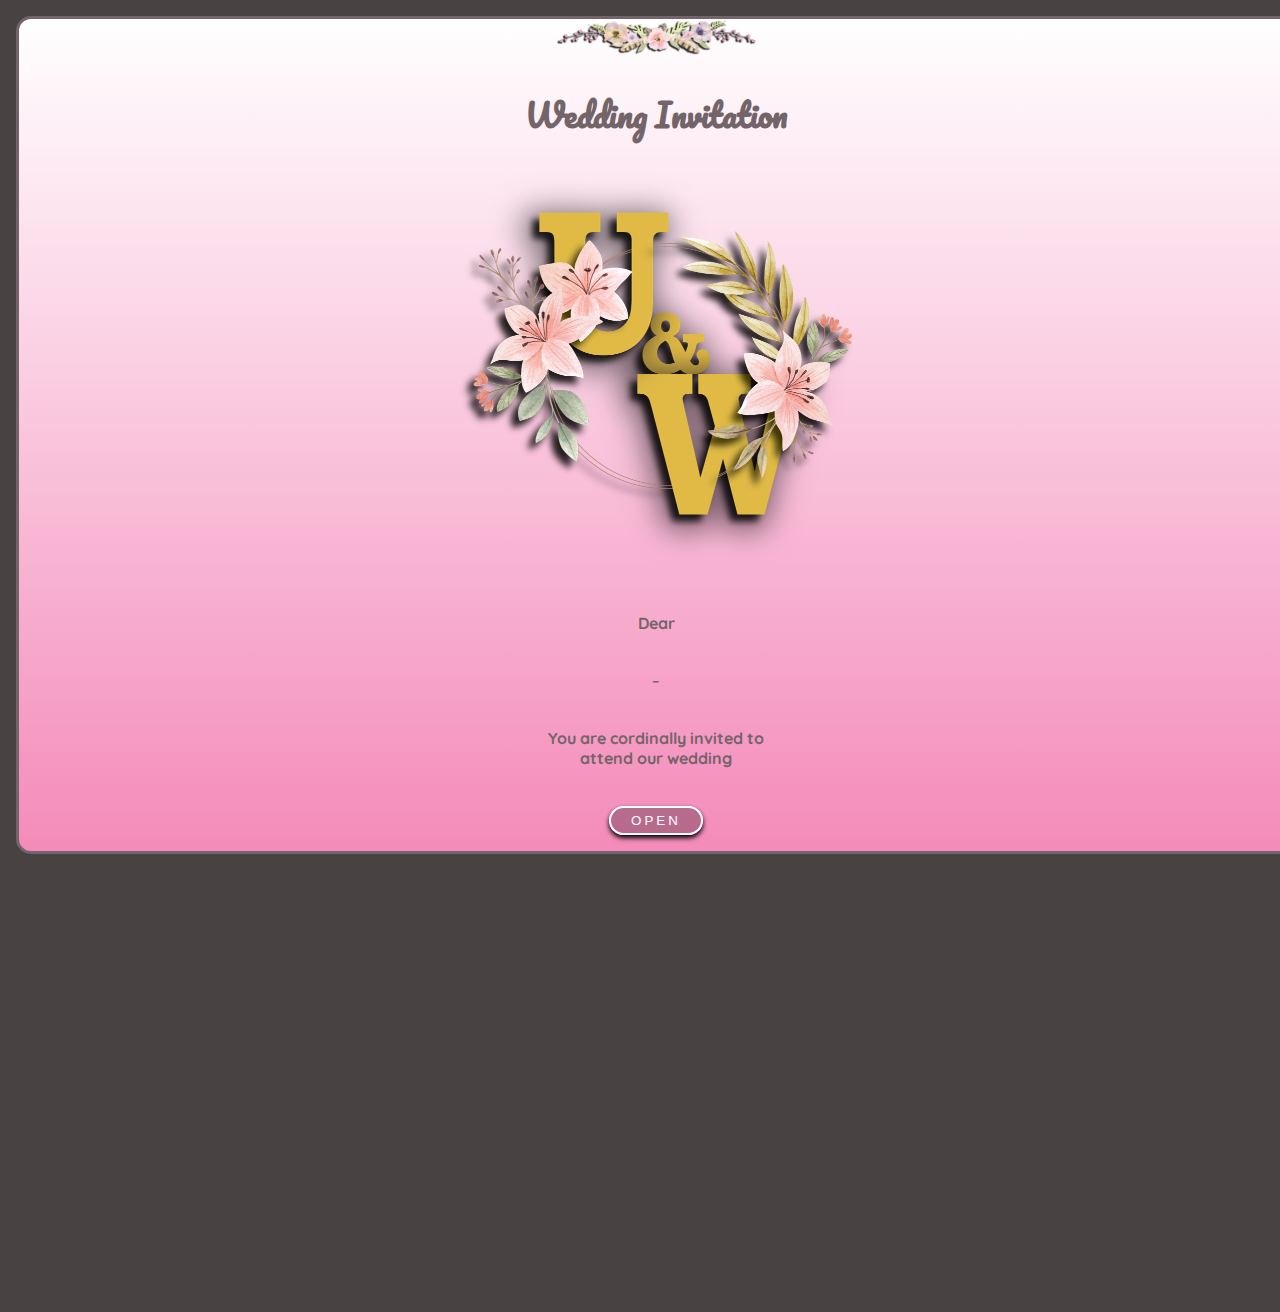
==== commit 99d78c16: "footer" ====
--- a/index.html
+++ b/index.html
@@ -73,14 +73,14 @@
     <div class="container">
       <img src="img/divider-atas.png" class="my-2" alt="divide" width="200px" />
       <h2 class="animate__animated animate__zoomInDown">Wedding Invitation</h2>
-      <img src="img/cover.png" class="img-fluid animate__animated animate__jackInTheBox py-3" alt="frame"
-        width="800px" />
+      <img src="img/cover.png" class="img-fluid animate__animated animate__jackInTheBox animate__delay-1s my-5"
+        alt="frame" width="400px" />
       <h6>Dear</h6>
-      <p id="kepada" class="p-0 mb-2 animate__animated animate__bounceInDown animate__delay-1s"><i
+      <p id="kepada" class="p-0 mb-2 animate__animated animate__bounceInDown animate__delay-2s"><i
           class="bi bi-heart-fill"></i></p>
       <h6>You are cordinally invited to<br>attend our wedding</h6>
       <button id="myButton" onclick="myFunction()"
-        class="btn btn-lg animate__animated animate__delay-2s animate__shakeY mt-3">OPEN</button>
+        class="btn btn-lg animate__animated animate__delay-3s animate__shakeY mt-3">OPEN</button>
     </div>
   </div>
 
@@ -89,8 +89,8 @@
     <div id="home" class="jumbotron jumbotron-fluid">
       <img src="img/divider-atas.png" class="my-2" alt="divide" width="200px" />
       <h2 class="animate__animated animate__flash animate__delay-2s">The Wedding Of</h2>
-      <img src="img/Test2.png" class="img-fluid myImg animate__animated animate__bounceInDown animate__delay-1s"
-        alt="frame" width="800px" />
+      <img src="img/Home.png" class="img-fluid myImg animate__animated animate__bounceInDown animate__delay-1s"
+        alt="frame" width="600px" />
       <h6 class="animate__animated animate__fadeInUp animate__delay-1s animate__slow">Minggu, <br> 21 November 2021
       </h6>
       <svg xmlns="http://www.w3.org/2000/svg" viewBox="0 0 1440 320">
@@ -114,7 +114,8 @@
           <header class="header-1" data-aos="zoom-in-up">
             <h1>Ugi</h1>
           </header>
-          <img class="lk-1 img-fluid pict" src="img/ferdy.png" alt="" width="300px" data-aos="zoom-in-left">
+          <img class="lk-1 img-fluid pict" src="img/ferdy.png" alt="" width="300px" data-aos="zoom-in-left"
+            data-aos-easing="ease-out-back">
           <div class="nama-lk">
             <h5 class="nama-1" data-aos="fade-right" data-aos-delay="300">Sugimin</h5>
             <h6 class="nama-2" data-aos="fade-right" data-aos-delay="600">Putra Keempat dari</h6>
@@ -127,7 +128,8 @@
           <header class="header-2" data-aos="zoom-in-down">
             <h1>Winda</h1>
           </header>
-          <img class="pr-1 img-fluid pict" src="img/rifa.png" alt="" width="300px" data-aos="zoom-in-right">
+          <img class="pr-1 img-fluid pict" src="img/rifa.png" alt="" width="300px" data-aos="zoom-in-right"
+            data-aos-easing="ease-out-back">
           <div class="nama-pr">
             <h5 class="nama-1" data-aos="fade-left" data-aos-delay="300">Nur
               Winda Sanjaya</h5>
@@ -138,7 +140,8 @@
           </div>
         </div>
 
-        <h6 data-aos="fade-up" data-aos-offset="50">Untuk mengikuti Sunnah Rasul-Mu<br />dalam rangka membentuk keluarga
+        <h6 class="mx-4" data-aos="fade-up" data-aos-offset="50">Untuk mengikuti Sunnah Rasul-Mu<br />dalam rangka
+          membentuk keluarga
           yang sakinah,
           mawaddah,&
           warahmah.<br />Maka ijinkanlah kami menikahkannya.</h6>
@@ -150,7 +153,9 @@
           <h3>Wedding Event</h3>
         </div>
 
-        <h6 data-aos="fade-up" class="mx-3">“Dan di antara tanda-tanda kekuasaan-Nya ialah Dia menciptakan untukmu
+        <h6 data-aos="fade-up" class="mx-3">“Dan di antara tanda-tanda kekuasaan-Nya
+          ialah Dia
+          menciptakan untukmu
           isteri-isteri dari
           jenismu sendiri,<br>supaya kamu cenderung dan merasa tenteram kepadanya, dan dijadikan- Nya diantaramu
           rasa
@@ -159,11 +164,11 @@
           <br>
         </h6>
 
-        <h6 style="font-weight: bold;" class="pb-4">(Ar-Rum: 21)</h6>
+        <h6 style="font-weight: bold;" class="pb-2">(Ar-Rum: 21)</h6>
 
         <h4 class="m-0">Akad Nikah</h4>
         <div id="akad" class="container">
-          <div class="card" data-aos="fade-down">
+          <div class="card" data-aos="fade-down" data-aos-easing="ease-out-back">
             <svg width="80" height="80" fill="#f9c5d1" class="bi bi-calendar-week" viewBox="0 0 16 16">
               <path
                 d="M11 6.5a.5.5 0 0 1 .5-.5h1a.5.5 0 0 1 .5.5v1a.5.5 0 0 1-.5.5h-1a.5.5 0 0 1-.5-.5v-1zm-3 0a.5.5 0 0 1 .5-.5h1a.5.5 0 0 1 .5.5v1a.5.5 0 0 1-.5.5h-1a.5.5 0 0 1-.5-.5v-1zm-5 3a.5.5 0 0 1 .5-.5h1a.5.5 0 0 1 .5.5v1a.5.5 0 0 1-.5.5h-1a.5.5 0 0 1-.5-.5v-1zm3 0a.5.5 0 0 1 .5-.5h1a.5.5 0 0 1 .5.5v1a.5.5 0 0 1-.5.5h-1a.5.5 0 0 1-.5-.5v-1z" />
@@ -174,19 +179,19 @@
               <p class="card-text">Minggu, <br>21 November 2021</p>
             </div>
           </div>
-          <div class="card" data-aos="fade-down" data-aos-delay="300">
+          <div class="card" data-aos="fade-down" data-aos-delay="300" data-aos-easing="ease-out-back">
             <svg width="80" height="80" fill="#f9c5d1" class="bi bi-clock" viewBox="0 0 16 16">
               <path d="M8 3.5a.5.5 0 0 0-1 0V9a.5.5 0 0 0 .252.434l3.5 2a.5.5 0 0 0 .496-.868L8 8.71V3.5z" />
               <path d="M8 16A8 8 0 1 0 8 0a8 8 0 0 0 0 16zm7-8A7 7 0 1 1 1 8a7 7 0 0 1 14 0z" />
               <div class="card-body p-0">
-                <p class="card-text">11.00 WIB <br>Hingga Selesai</p>
+                <p class="card-text">11.00 WIB <br>Hingga<br>Selesai</p>
               </div>
           </div>
         </div>
 
         <h4 class="m-0">Acara Resepsi</h4>
         <div id="akad" class="container">
-          <div class="card" data-aos="fade-up">
+          <div class="card" data-aos="fade-up" data-aos-easing="ease-out-back">
             <svg width="80" height="80" fill="#f9c5d1" class="bi bi-calendar-week" viewBox="0 0 16 16">
               <path
                 d="M11 6.5a.5.5 0 0 1 .5-.5h1a.5.5 0 0 1 .5.5v1a.5.5 0 0 1-.5.5h-1a.5.5 0 0 1-.5-.5v-1zm-3 0a.5.5 0 0 1 .5-.5h1a.5.5 0 0 1 .5.5v1a.5.5 0 0 1-.5.5h-1a.5.5 0 0 1-.5-.5v-1zm-5 3a.5.5 0 0 1 .5-.5h1a.5.5 0 0 1 .5.5v1a.5.5 0 0 1-.5.5h-1a.5.5 0 0 1-.5-.5v-1zm3 0a.5.5 0 0 1 .5-.5h1a.5.5 0 0 1 .5.5v1a.5.5 0 0 1-.5.5h-1a.5.5 0 0 1-.5-.5v-1z" />
@@ -197,17 +202,24 @@
               <p class="card-text">Minggu, <br>21 November 2021</p>
             </div>
           </div>
-          <div class="card" data-aos="fade-up" data-aos-delay="300">
+          <div class="card" data-aos="fade-up" data-aos-delay="300" data-aos-easing="ease-out-back">
             <svg width="80" height="80" fill="#f9c5d1" class="bi bi-clock" viewBox="0 0 16 16">
               <path d="M8 3.5a.5.5 0 0 0-1 0V9a.5.5 0 0 0 .252.434l3.5 2a.5.5 0 0 0 .496-.868L8 8.71V3.5z" />
               <path d="M8 16A8 8 0 1 0 8 0a8 8 0 0 0 0 16zm7-8A7 7 0 1 1 1 8a7 7 0 0 1 14 0z" />
               <div class="card-body p-0">
-                <p class="card-text">12.00 WIB <br>Hingga Selesai</p>
+                <p class="card-text">12.00 WIB <br>Hingga<br>Selesai</p>
               </div>
           </div>
         </div>
-        <h6 data-aos="fade-up">Bertempat di : <br />Kediaman mempelai wanita <br />
-          Jl. Margonda raya gg. Kober Rt03/05 Pondok Cina, kec Beji, Depok
+
+        <h6 data-aos="fade-up" data-aos-offset="50" style="font-size: 1.2em;" class="m-0"><svg width="50" height="50"
+            fill="currentColor" class="bi bi-house" viewBox="0 0 15 23">
+            <path fill-rule="evenodd"
+              d="M2 13.5V7h1v6.5a.5.5 0 0 0 .5.5h9a.5.5 0 0 0 .5-.5V7h1v6.5a1.5 1.5 0 0 1-1.5 1.5h-9A1.5 1.5 0 0 1 2 13.5zm11-11V6l-2-2V2.5a.5.5 0 0 1 .5-.5h1a.5.5 0 0 1 .5.5z" />
+            <path fill-rule="evenodd"
+              d="M7.293 1.5a1 1 0 0 1 1.414 0l6.647 6.646a.5.5 0 0 1-.708.708L8 2.207 1.354 8.854a.5.5 0 1 1-.708-.708L7.293 1.5z" />
+          </svg>Kediaman mempelai wanita</h6>
+        <h6 class="mx-4" data-aos="fade-up"> Jl. Margonda raya gg. Kober Rt03/05 Pondok Cina, kec Beji, Depok
         </h6>
 
       </section>
@@ -240,9 +252,17 @@
             <p>Detik</p>
           </div>
         </div>
+        <div class="container" id="protocol">
+          <h6 data-aos="fade-up" class="mb-2">Acara ini diselenggarakan dengan tetap menjalankan protokol kesehatan yang
+            harus dipatuhi demi mencegah penyebaran virus Covid-19. Tanpa mengurangi rasa hormat, para tamu undangan
+            dihimbau untuk melakukan hal berikut :
+          </h6>
+          <img src="img/protokol.png" class="img-fluid" alt="protocol" data-aos="zoom-in-up">
+        </div>
 
         <!-- maps -->
-        <div id="maps" class="container" data-aos="flip-up" data-aos-easing="ease-out-cubic">
+        <h4>Lokasi Acara</h4>
+        <div id="maps" class="container" data-aos="flip-up" data-aos-easing="ease-out-cubic" data-aos-offset="50">
           <div class="ratio ratio-4x3">
             <iframe <iframe
               src="https://www.google.com/maps/embed?pb=!1m18!1m12!1m3!1d3965.2742619761048!2d106.83449211543653!3d-6.358536163975951!2m3!1f0!2f0!3f0!3m2!1i1024!2i768!4f13.1!3m3!1m2!1s0x2e69ec3e13075a79%3A0x8850504fd42ee9e6!2sWinda%20Salon!5e0!3m2!1sid!2sid!4v1634396999878!5m2!1sid!2sid"
@@ -253,17 +273,14 @@
         <img src="img/divider4.png" class="img-fluid pb-5 divider" alt="divider" width="250px" />
 
 
-        <h6 data-aos="fade-up">“Semoga Allah meghimpun yang terserak dari keduanya, <br> memberkati mereka
+        <h6 class="mx-3" data-aos="fade-up">“Semoga Allah meghimpun yang
+          terserak dari
+          keduanya, <br> memberkati mereka
           berdua dan kiranya Allah
-          meningkatkan kualitas keturunan mereka, <br> menjadikannya pembuka pintu rahmat, sumber ilmu dan hikmah
-          serta
-          pemberi
-          rasa aman bagi umat.” <br><br></h6>
-
-        <h6 style="font-weight: bold;">(Doa Nabi Muhammad SAW, pada pernikahan putrinya Fatimah Azzahra
-          dengan
-          Ali
-          Bin
+          meningkatkan kualitas keturunan mereka, <br> menjadikannya pembuka pintu rahmat, sumber ilmu dan hikmah serta
+          pemberi rasa aman bagi umat.” <br><br></h6>
+
+        <h6 style="font-weight: bold;">(Doa Nabi Muhammad SAW, pada pernikahan putrinya Fatimah Azzahra dengan Ali Bin
           Abi Thalib)</h6>
 
 
@@ -291,7 +308,12 @@
         <h3 class="pt-3">Thank You</h3>
       </section>
       <div class="footer">
-        <p style="font-size: 8px;">Created By Winz.Art for My Best Friend</p>
+        <p style="font-size: 8px;">Created by <a href="https://www.instagram.com/winz.art_/" class="link-dark"
+            style="text-decoration: none;"><svg xmlns="http://www.w3.org/2000/svg" width="15" height="15"
+              fill="currentColor" class="bi bi-instagram" viewBox="0 0 15 22">
+              <path
+                d="M8 0C5.829 0 5.556.01 4.703.048 3.85.088 3.269.222 2.76.42a3.917 3.917 0 0 0-1.417.923A3.927 3.927 0 0 0 .42 2.76C.222 3.268.087 3.85.048 4.7.01 5.555 0 5.827 0 8.001c0 2.172.01 2.444.048 3.297.04.852.174 1.433.372 1.942.205.526.478.972.923 1.417.444.445.89.719 1.416.923.51.198 1.09.333 1.942.372C5.555 15.99 5.827 16 8 16s2.444-.01 3.298-.048c.851-.04 1.434-.174 1.943-.372a3.916 3.916 0 0 0 1.416-.923c.445-.445.718-.891.923-1.417.197-.509.332-1.09.372-1.942C15.99 10.445 16 10.173 16 8s-.01-2.445-.048-3.299c-.04-.851-.175-1.433-.372-1.941a3.926 3.926 0 0 0-.923-1.417A3.911 3.911 0 0 0 13.24.42c-.51-.198-1.092-.333-1.943-.372C10.443.01 10.172 0 7.998 0h.003zm-.717 1.442h.718c2.136 0 2.389.007 3.232.046.78.035 1.204.166 1.486.275.373.145.64.319.92.599.28.28.453.546.598.92.11.281.24.705.275 1.485.039.843.047 1.096.047 3.231s-.008 2.389-.047 3.232c-.035.78-.166 1.203-.275 1.485a2.47 2.47 0 0 1-.599.919c-.28.28-.546.453-.92.598-.28.11-.704.24-1.485.276-.843.038-1.096.047-3.232.047s-2.39-.009-3.233-.047c-.78-.036-1.203-.166-1.485-.276a2.478 2.478 0 0 1-.92-.598 2.48 2.48 0 0 1-.6-.92c-.109-.281-.24-.705-.275-1.485-.038-.843-.046-1.096-.046-3.233 0-2.136.008-2.388.046-3.231.036-.78.166-1.204.276-1.486.145-.373.319-.64.599-.92.28-.28.546-.453.92-.598.282-.11.705-.24 1.485-.276.738-.034 1.024-.044 2.515-.045v.002zm4.988 1.328a.96.96 0 1 0 0 1.92.96.96 0 0 0 0-1.92zm-4.27 1.122a4.109 4.109 0 1 0 0 8.217 4.109 4.109 0 0 0 0-8.217zm0 1.441a2.667 2.667 0 1 1 0 5.334 2.667 2.667 0 0 1 0-5.334z" />
+            </svg> Winz.Art</a> for best friend!</p>
       </div>
     </div>
   </div>
